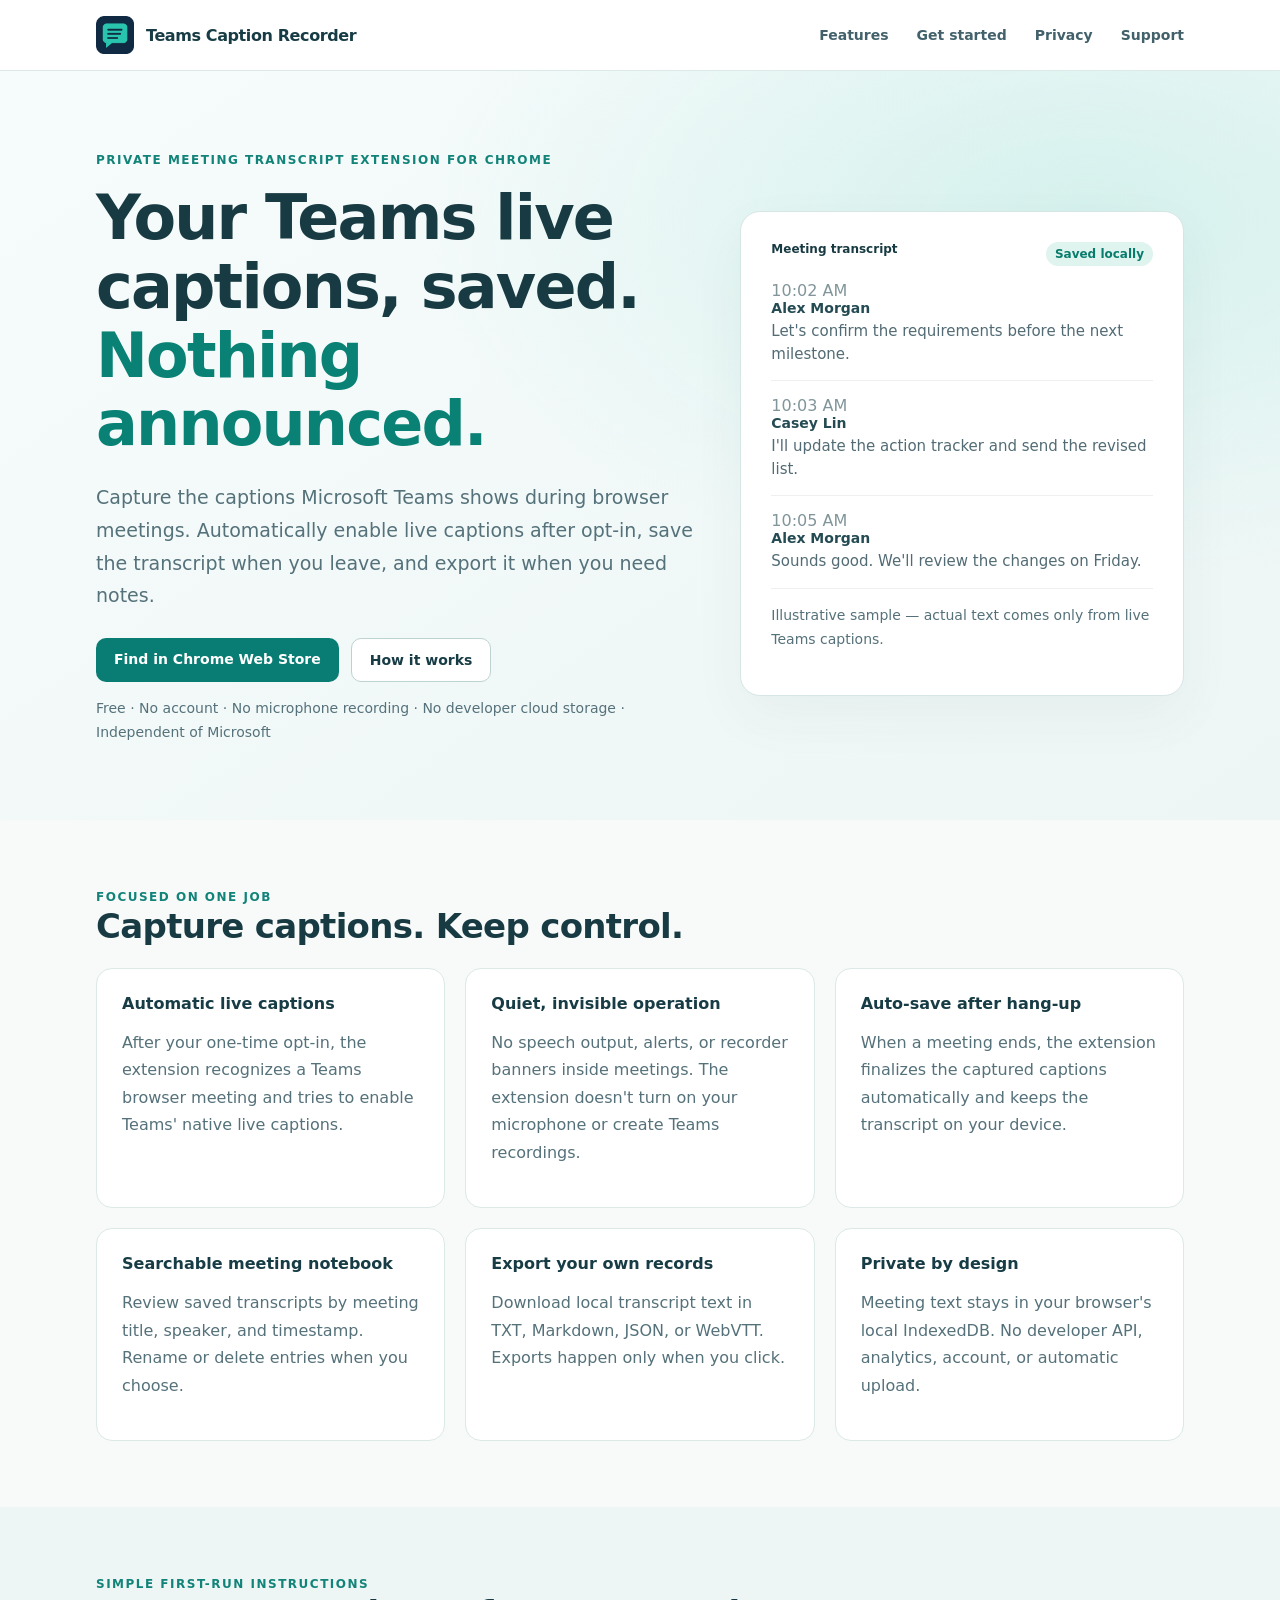
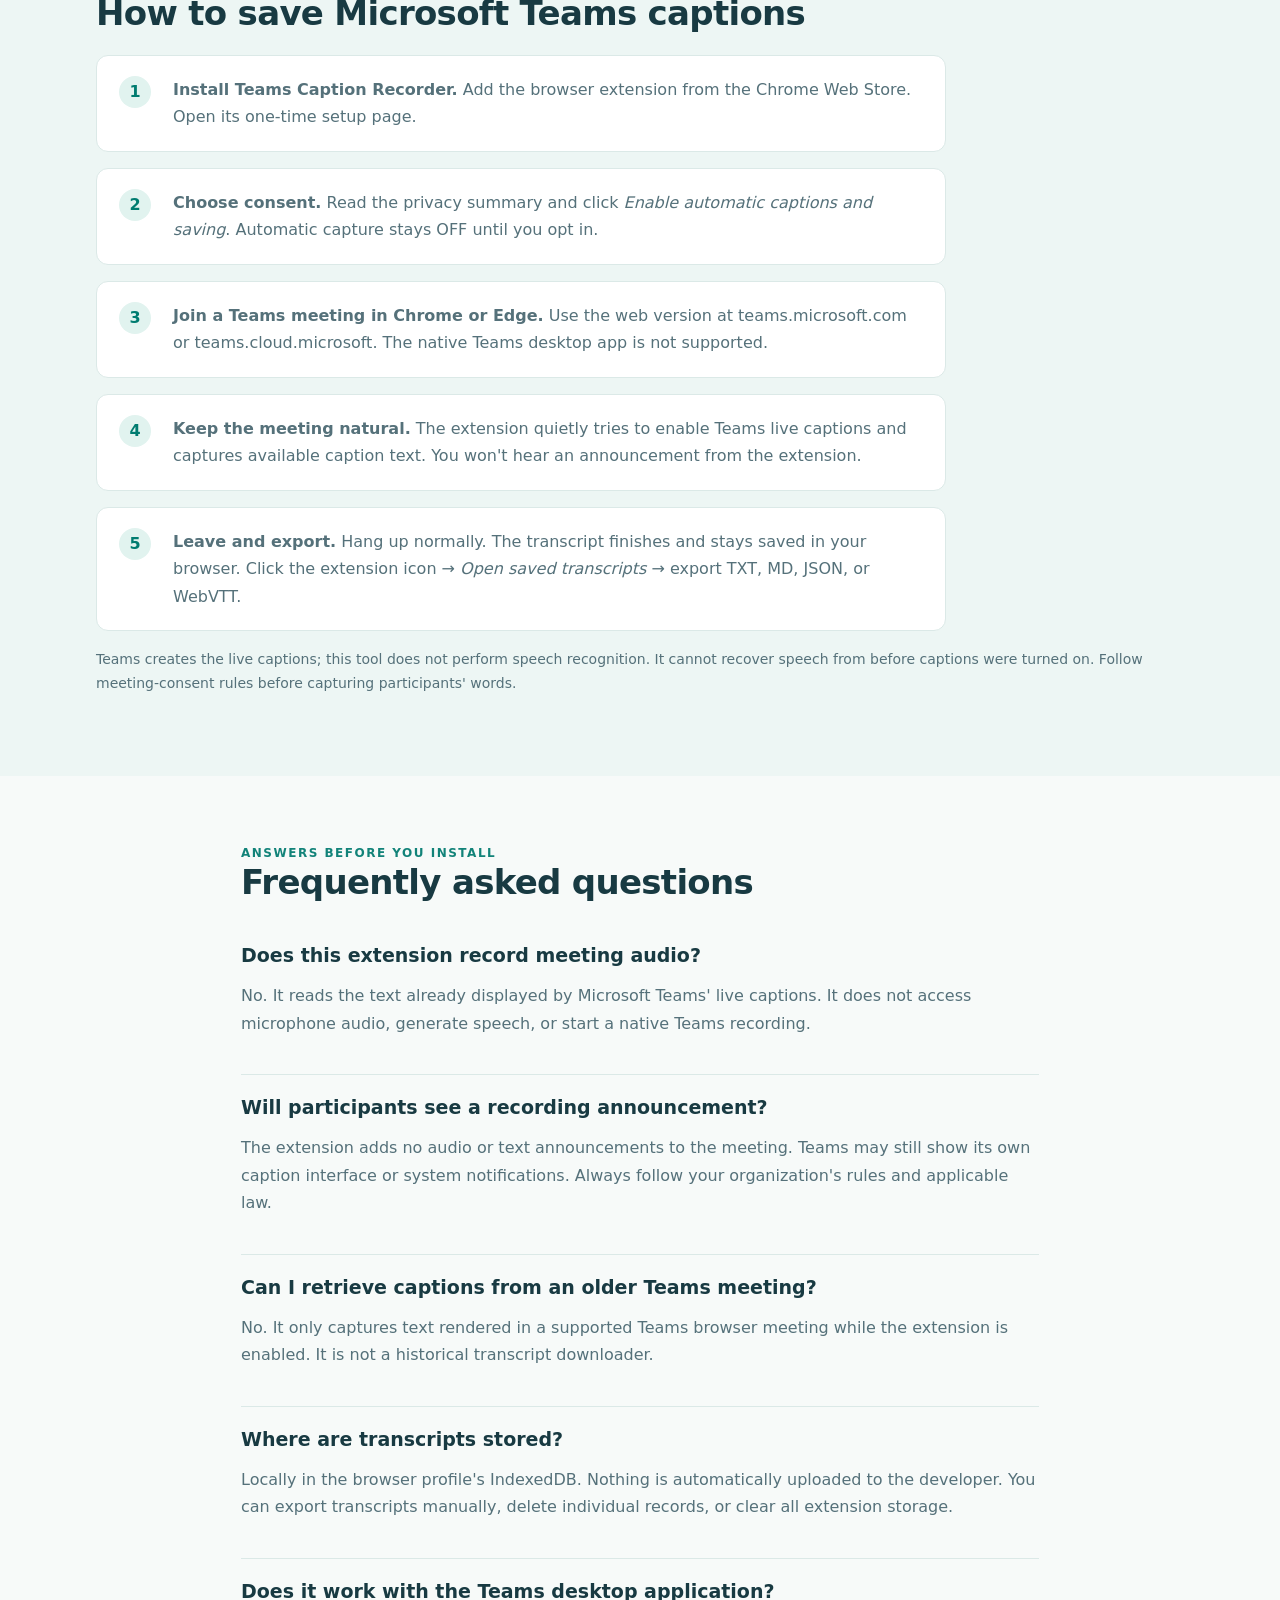
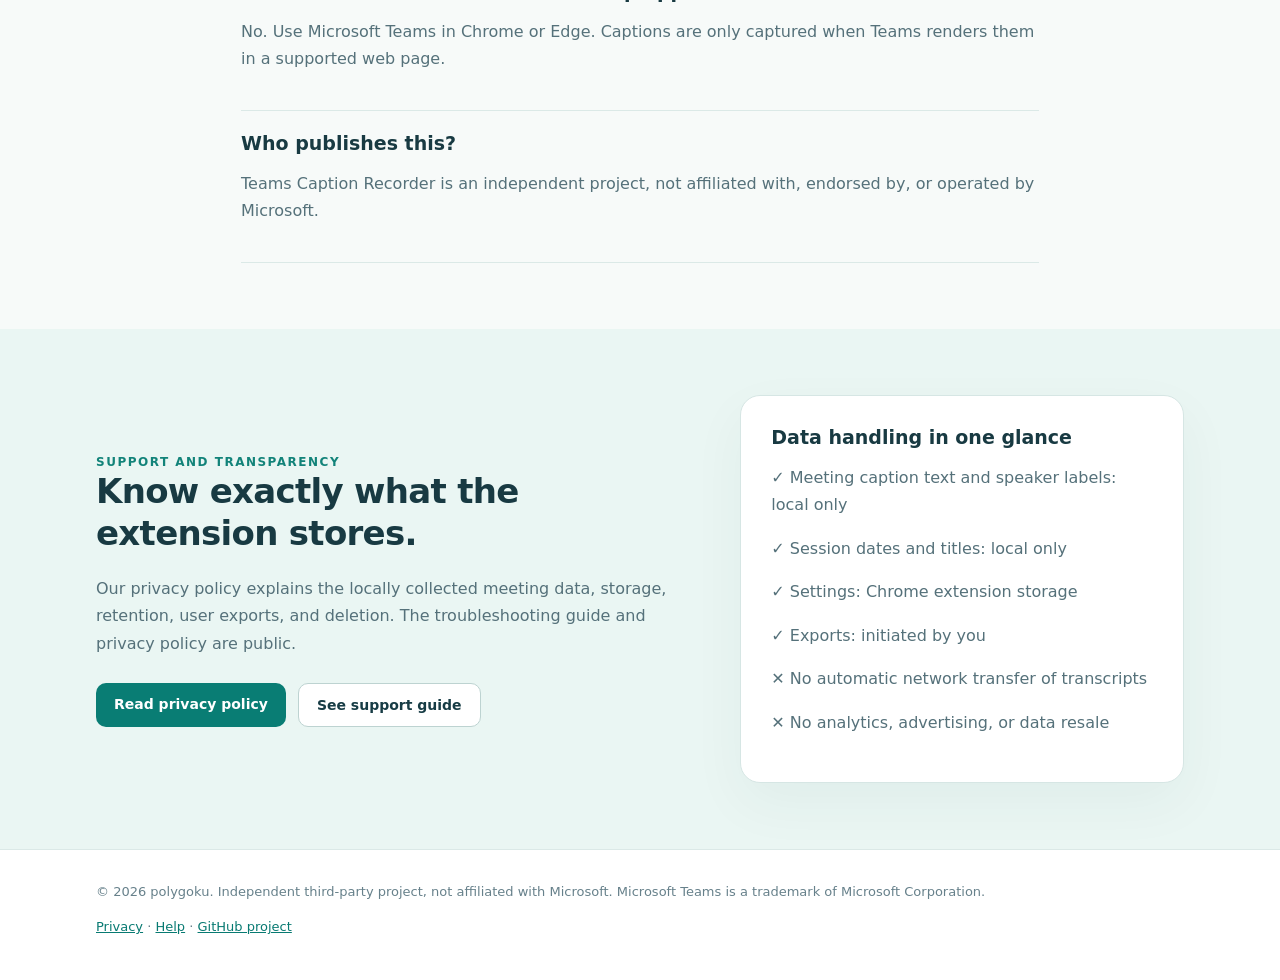
==== index.html @ d01c3d23 "Publish Chrome Web Store privacy, support, and SEO site" ====
<!doctype html>
<html lang="en">
<head>
<meta charset="utf-8"><meta name="viewport" content="width=device-width, initial-scale=1">
<title>Teams Caption Recorder — Save Microsoft Teams Live Captions Locally</title>
<meta name="description" content="Save Microsoft Teams live captions as private transcripts in Chrome. Automatic caption enablement, speaker labels, local storage, and TXT, Markdown, JSON, WebVTT exports.">
<meta name="robots" content="index,follow"><link rel="canonical" href="https://polygoku.github.io/teams-caption-recorder/">
<meta property="og:type" content="website"><meta property="og:title" content="Teams Caption Recorder — Your meeting captions, saved privately">
<meta property="og:description" content="A silent, independent Chrome extension for locally saving Microsoft Teams live captions with timestamps and speaker labels.">
<meta property="og:image" content="https://polygoku.github.io/teams-caption-recorder/assets/og.png">
<meta property="og:url" content="https://polygoku.github.io/teams-caption-recorder/">
<link rel="icon" type="image/png" href="assets/icon-128.png"><link rel="stylesheet" href="site.css">
<script type="application/ld+json">
{"@context":"https://schema.org","@type":"SoftwareApplication","name":"Teams Caption Recorder - Local Notes","applicationCategory":"ProductivityApplication","operatingSystem":"Google Chrome, Microsoft Edge","softwareVersion":"0.3.0","description":"A silent browser extension that saves Microsoft Teams web live captions locally as searchable transcripts, with speaker names and export formats.","offers":{"@type":"Offer","price":"0","priceCurrency":"USD"},"publisher":{"@type":"Person","name":"polygoku"},"url":"https://polygoku.github.io/teams-caption-recorder/","isAccessibleForFree":true}
</script>
</head>
<body>
<nav><div class="inner"><a class="brand" href="./"><img src="assets/icon-128.png" alt="" width="38" height="38">Teams Caption Recorder</a><div class="links"><a href="#features">Features</a><a href="#setup">Get started</a><a href="privacy.html">Privacy</a><a href="support.html">Support</a></div></div></nav>
<main>
<section class="hero"><div class="container split"><div>
<span class="eyebrow">Private meeting transcript extension for Chrome</span>
<h1>Your Teams live captions, saved. <span style="color:#098175">Nothing announced.</span></h1>
<p class="lead">Capture the captions Microsoft Teams shows during browser meetings. Automatically enable live captions after opt-in, save the transcript when you leave, and export it when you need notes.</p>
<div class="buttons"><a class="btn primary" href="https://chromewebstore.google.com/" id="chrome-web-store-link">Find in Chrome Web Store</a><a class="btn secondary" href="#setup">How it works</a></div>
<p class="muted">Free · No account · No microphone recording · No developer cloud storage · Independent of Microsoft</p>
</div>
<div class="panel" role="img" aria-label="Illustrative example of a transcript with two speakers and timestamps. This is example text, not a real meeting.">
<div class="mockstatus"><strong>Meeting transcript</strong><span class="pill">Saved locally</span></div>
<div class="message"><span class="timestamp">10:02 AM</span><div class="speaker">Alex Morgan</div><p>Let's confirm the requirements before the next milestone.</p></div>
<div class="message"><span class="timestamp">10:03 AM</span><div class="speaker">Casey Lin</div><p>I'll update the action tracker and send the revised list.</p></div>
<div class="message"><span class="timestamp">10:05 AM</span><div class="speaker">Alex Morgan</div><p>Sounds good. We'll review the changes on Friday.</p></div>
<p class="muted">Illustrative sample — actual text comes only from live Teams captions.</p>
</div></div></section>
<section id="features" class="section"><div class="container"><span class="eyebrow">Focused on one job</span><h2>Capture captions. Keep control.</h2>
<div class="cards">
<div class="card"><b>Automatic live captions</b><p>After your one-time opt-in, the extension recognizes a Teams browser meeting and tries to enable Teams' native live captions.</p></div>
<div class="card"><b>Quiet, invisible operation</b><p>No speech output, alerts, or recorder banners inside meetings. The extension doesn't turn on your microphone or create Teams recordings.</p></div>
<div class="card"><b>Auto-save after hang-up</b><p>When a meeting ends, the extension finalizes the captured captions automatically and keeps the transcript on your device.</p></div>
<div class="card"><b>Searchable meeting notebook</b><p>Review saved transcripts by meeting title, speaker, and timestamp. Rename or delete entries when you choose.</p></div>
<div class="card"><b>Export your own records</b><p>Download local transcript text in TXT, Markdown, JSON, or WebVTT. Exports happen only when you click.</p></div>
<div class="card"><b>Private by design</b><p>Meeting text stays in your browser's local IndexedDB. No developer API, analytics, account, or automatic upload.</p></div>
</div></div></section>
<section id="setup" class="section" style="background:#edf6f4"><div class="container"><span class="eyebrow">Simple first-run instructions</span><h2>How to save Microsoft Teams captions</h2>
<ol class="steps">
<li><strong>Install Teams Caption Recorder.</strong> Add the browser extension from the Chrome Web Store. Open its one-time setup page.</li>
<li><strong>Choose consent.</strong> Read the privacy summary and click <em>Enable automatic captions and saving</em>. Automatic capture stays OFF until you opt in.</li>
<li><strong>Join a Teams meeting in Chrome or Edge.</strong> Use the web version at teams.microsoft.com or teams.cloud.microsoft. The native Teams desktop app is not supported.</li>
<li><strong>Keep the meeting natural.</strong> The extension quietly tries to enable Teams live captions and captures available caption text. You won't hear an announcement from the extension.</li>
<li><strong>Leave and export.</strong> Hang up normally. The transcript finishes and stays saved in your browser. Click the extension icon → <em>Open saved transcripts</em> → export TXT, MD, JSON, or WebVTT.</li>
</ol><p class="muted">Teams creates the live captions; this tool does not perform speech recognition. It cannot recover speech from before captions were turned on. Follow meeting-consent rules before capturing participants' words.</p></div></section>
<section class="section"><div class="container faq"><span class="eyebrow">Answers before you install</span><h2>Frequently asked questions</h2>
<article><h3>Does this extension record meeting audio?</h3><p>No. It reads the text already displayed by Microsoft Teams' live captions. It does not access microphone audio, generate speech, or start a native Teams recording.</p></article>
<article><h3>Will participants see a recording announcement?</h3><p>The extension adds no audio or text announcements to the meeting. Teams may still show its own caption interface or system notifications. Always follow your organization's rules and applicable law.</p></article>
<article><h3>Can I retrieve captions from an older Teams meeting?</h3><p>No. It only captures text rendered in a supported Teams browser meeting while the extension is enabled. It is not a historical transcript downloader.</p></article>
<article><h3>Where are transcripts stored?</h3><p>Locally in the browser profile's IndexedDB. Nothing is automatically uploaded to the developer. You can export transcripts manually, delete individual records, or clear all extension storage.</p></article>
<article><h3>Does it work with the Teams desktop application?</h3><p>No. Use Microsoft Teams in Chrome or Edge. Captions are only captured when Teams renders them in a supported web page.</p></article>
<article><h3>Who publishes this?</h3><p>Teams Caption Recorder is an independent project, not affiliated with, endorsed by, or operated by Microsoft.</p></article>
</div></section>
<section class="section" style="background:#eaf6f3"><div class="container split"><div><span class="eyebrow">Support and transparency</span><h2>Know exactly what the extension stores.</h2><p>Our privacy policy explains the locally collected meeting data, storage, retention, user exports, and deletion. The troubleshooting guide and privacy policy are public.</p><div class="buttons"><a class="btn primary" href="privacy.html">Read privacy policy</a><a class="btn secondary" href="support.html">See support guide</a></div></div><div class="panel"><h3>Data handling in one glance</h3><p>✓ Meeting caption text and speaker labels: local only</p><p>✓ Session dates and titles: local only</p><p>✓ Settings: Chrome extension storage</p><p>✓ Exports: initiated by you</p><p>✕ No automatic network transfer of transcripts</p><p>✕ No analytics, advertising, or data resale</p></div></div></section>
</main>
<footer><div class="container"><span>© 2026 polygoku. Independent third-party project, not affiliated with Microsoft. Microsoft Teams is a trademark of Microsoft Corporation.</span><span><a href="privacy.html">Privacy</a> · <a href="support.html">Help</a> · <a href="https://github.com/polygoku/teams-caption-recorder">GitHub project</a></span></div></footer>
</body></html>
---- site.css ----
:root{font-family:Inter,"Segoe UI",system-ui,-apple-system,sans-serif;color:#183a42;background:#f7faf9;--ink:#173c45;--muted:#55717a;--teal:#087a72;--line:#dbe9e7}
*{box-sizing:border-box}html{scroll-behavior:smooth}body{margin:0}a{color:var(--teal)}nav{border-bottom:1px solid var(--line);background:#fff}nav .inner{max-width:1140px;margin:auto;display:flex;justify-content:space-between;align-items:center;padding:16px 26px;gap:16px}.brand{display:flex;align-items:center;gap:12px;text-decoration:none;color:var(--ink);font-weight:800;letter-spacing:-.4px}.brand img{width:38px;height:38px}.links{display:flex;gap:28px}.links a{color:#42616b;text-decoration:none;font-weight:600;font-size:14px}.links a:hover{text-decoration:underline}.container{max-width:1140px;margin:auto;padding:0 26px}.hero{padding:78px 0 62px;background:radial-gradient(ellipse at 85% 20%,#d5f1ed 0,transparent 43%),linear-gradient(145deg,#f6fcfb,#edf6f5)}.split{display:grid;grid-template-columns:1.15fr .85fr;align-items:center;gap:44px}.eyebrow{font-size:12px;text-transform:uppercase;letter-spacing:1.5px;font-weight:800;color:#128379}h1{font-size:clamp(37px,5vw,62px);line-height:1.11;letter-spacing:-1.8px;margin:16px 0 22px;max-width:750px}h2{font-size:clamp(26px,3vw,34px);line-height:1.25;letter-spacing:-.7px;margin:0 0 20px}h3{font-size:19px;margin:0 0 8px}p,li{line-height:1.72;color:var(--muted)}.lead{font-size:19px;max-width:660px}.buttons{display:flex;gap:12px;margin-top:26px;flex-wrap:wrap}.btn{display:inline-flex;padding:13px 18px;border-radius:10px;text-decoration:none;font-weight:700;font-size:14px}.primary{background:#097d74;color:white}.secondary{border:1px solid #bdd3d1;color:var(--ink);background:white}.panel{background:white;border:1px solid #d6e6e4;border-radius:20px;padding:30px;box-shadow:0 20px 55px #1548420c}.mockstatus{display:flex;justify-content:space-between;font-size:12px}.pill{border-radius:40px;padding:5px 9px;background:#e0f4ef;color:#087c6c;font-weight:700}.timestamp{color:#81959a;font-variant-numeric:tabular-nums}.message{padding:15px 0;border-bottom:1px solid #edf0ef}.message:last-child{border:0}.speaker{font-weight:800;color:#244b53;font-size:14px}.message p{margin:4px 0 0;color:#526b74;font-size:15px;line-height:1.5}.section{padding:66px 0}.cards{display:grid;grid-template-columns:repeat(3,minmax(0,1fr));gap:20px}.card{background:white;padding:25px;border:1px solid var(--line);border-radius:16px}.card b{display:block;color:var(--ink);margin-bottom:8px}.steps{counter-reset:how;list-style:none;padding:0;display:grid;gap:16px;max-width:850px}.steps li{counter-increment:how;position:relative;padding:20px 20px 20px 76px;border:1px solid var(--line);background:white;border-radius:12px}.steps li::before{content:counter(how);position:absolute;left:22px;top:20px;display:grid;place-items:center;width:32px;height:32px;border-radius:50%;background:#e1f3ef;color:#007c70;font-weight:800}.muted{font-size:14px}.faq{max-width:850px}.faq article{padding:21px 0;border-bottom:1px solid var(--line)}footer{border-top:1px solid var(--line);padding:34px 0 46px;background:white;color:#67818b;font-size:13px}footer .container{display:flex;justify-content:space-between;gap:20px;flex-wrap:wrap}.plain{max-width:900px;padding-top:48px;padding-bottom:70px}.plain h1{font-size:45px}.plain h2{margin-top:34px;font-size:24px}.plain h3{margin-top:26px}.notice{background:#eef8f6;border-left:3px solid #21978a;padding:16px 21px;border-radius:6px}.notice p{margin:0}.screenshot{width:100%;max-width:100%;border-radius:14px;border:1px solid var(--line);box-shadow:0 24px 55px #0c38331b}
@media(max-width:820px){.split,.cards{grid-template-columns:1fr}.hero{padding:52px 0 38px}.links{gap:12px;flex-wrap:wrap}.container{padding:0 20px}.section{padding:46px 0}.panel{max-width:560px}}
@media(max-width:480px){.links{font-size:12px}.brand{font-size:14px}.links a{font-size:12px}h1{letter-spacing:-.8px}.panel{padding:18px}}
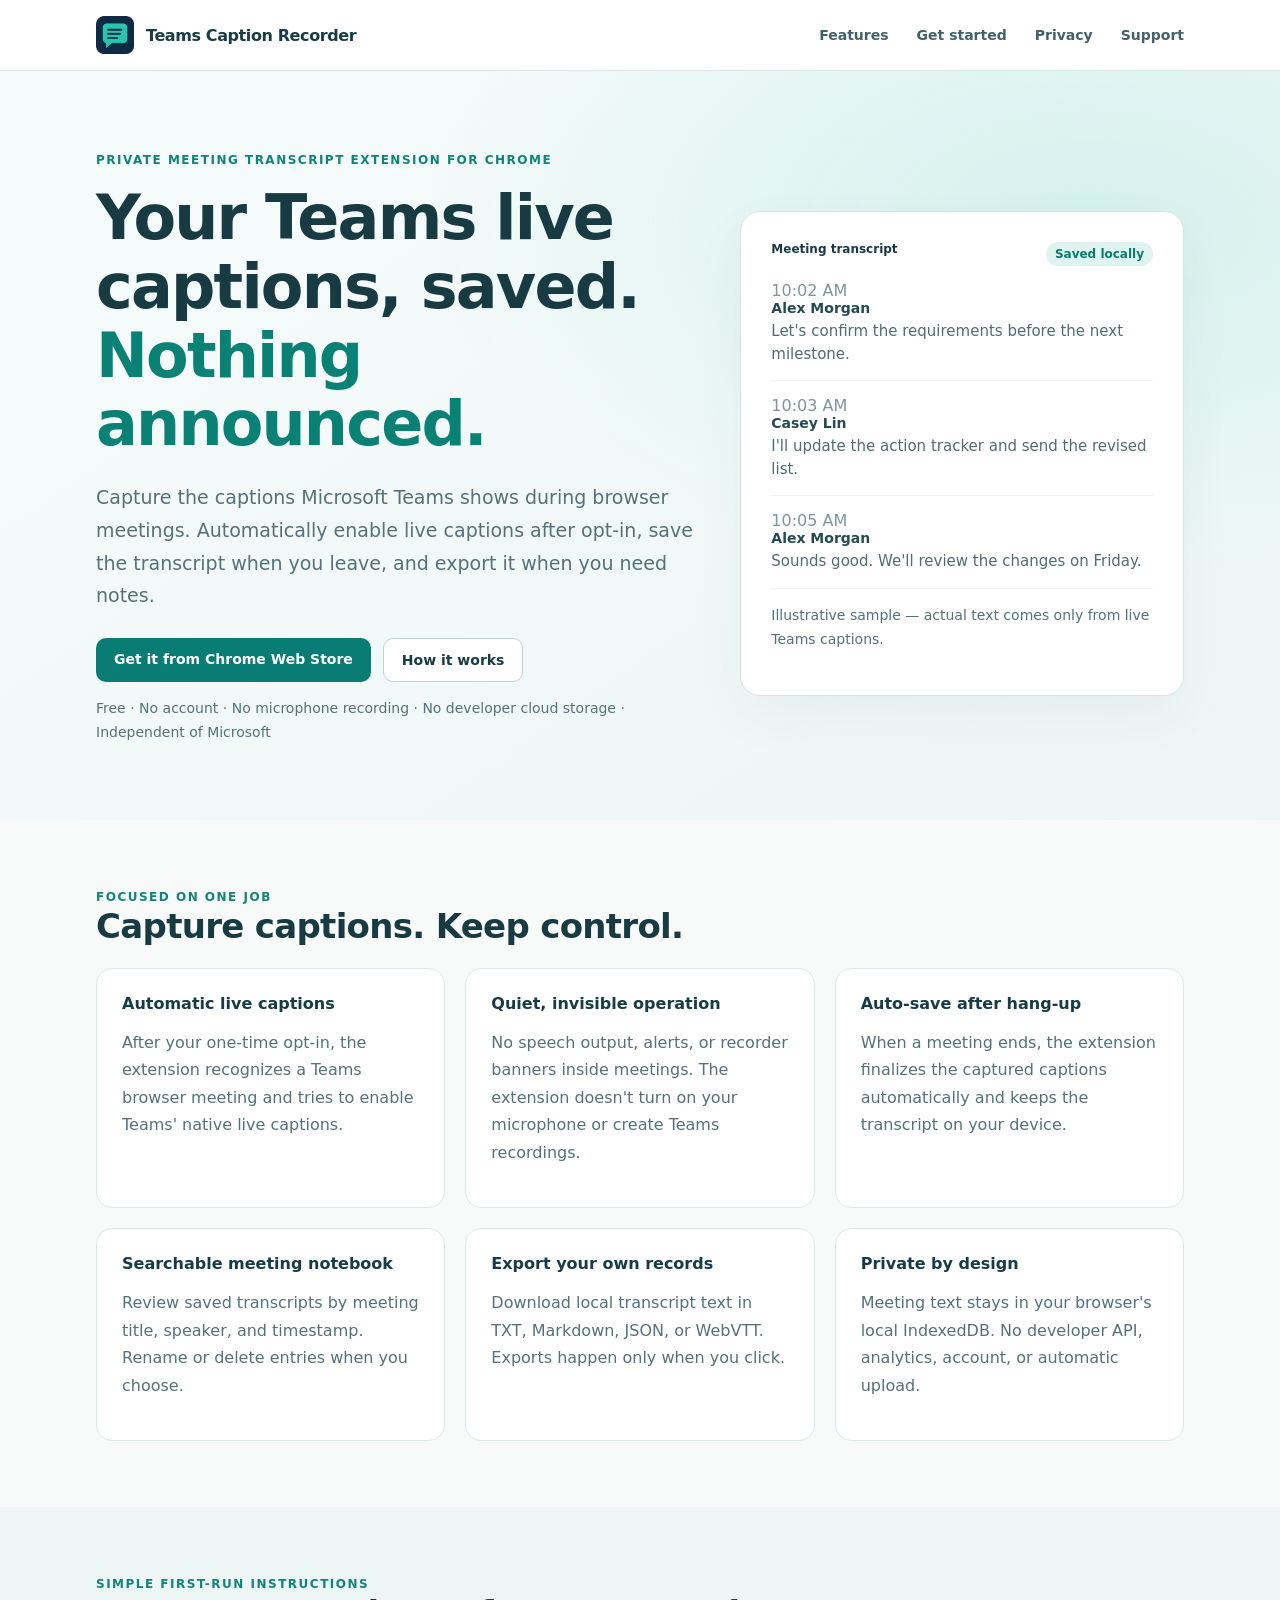
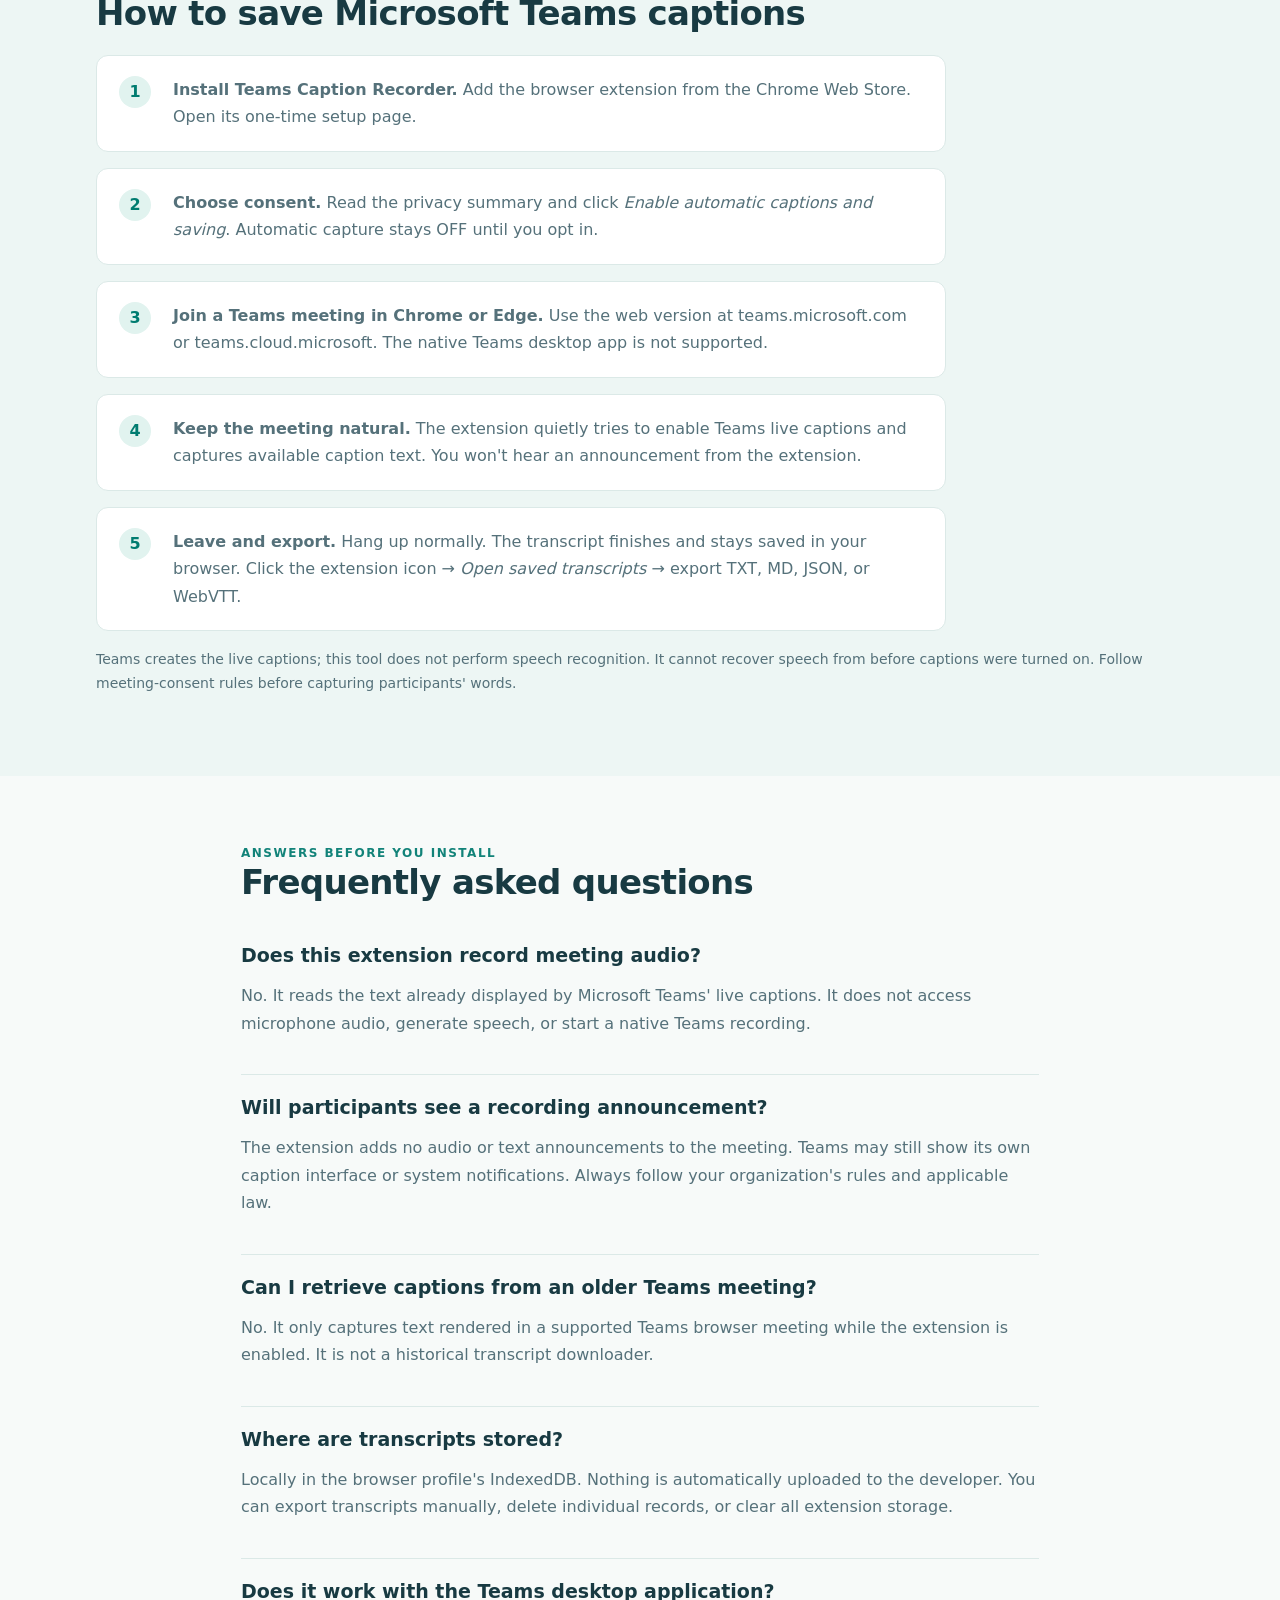
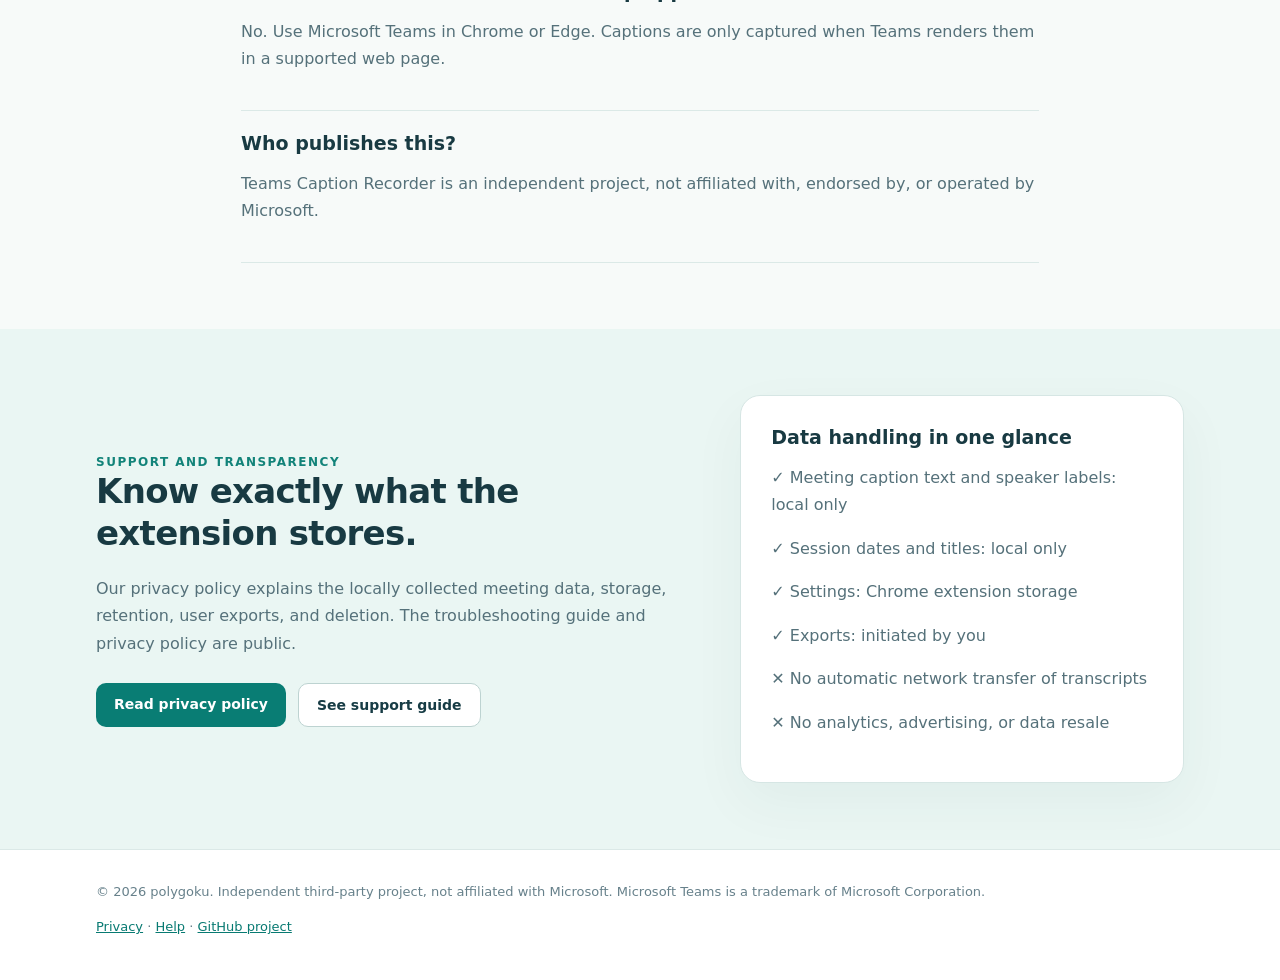
==== commit 3270c6c6: "Link Chrome Web Store item and align public site with v0.3.1" ====
--- a/index.html
+++ b/index.html
@@ -11,7 +11,7 @@
 <meta property="og:url" content="https://polygoku.github.io/teams-caption-recorder/">
 <link rel="icon" type="image/png" href="assets/icon-128.png"><link rel="stylesheet" href="site.css">
 <script type="application/ld+json">
-{"@context":"https://schema.org","@type":"SoftwareApplication","name":"Teams Caption Recorder - Local Notes","applicationCategory":"ProductivityApplication","operatingSystem":"Google Chrome, Microsoft Edge","softwareVersion":"0.3.0","description":"A silent browser extension that saves Microsoft Teams web live captions locally as searchable transcripts, with speaker names and export formats.","offers":{"@type":"Offer","price":"0","priceCurrency":"USD"},"publisher":{"@type":"Person","name":"polygoku"},"url":"https://polygoku.github.io/teams-caption-recorder/","isAccessibleForFree":true}
+{"@context":"https://schema.org","@type":"SoftwareApplication","name":"Teams Caption Recorder - Local Notes","applicationCategory":"ProductivityApplication","operatingSystem":"Google Chrome, Microsoft Edge","softwareVersion":"0.3.1","description":"A silent browser extension that saves Microsoft Teams web live captions locally as searchable transcripts, with speaker names and export formats.","offers":{"@type":"Offer","price":"0","priceCurrency":"USD"},"publisher":{"@type":"Person","name":"polygoku"},"url":"https://polygoku.github.io/teams-caption-recorder/","isAccessibleForFree":true}
 </script>
 </head>
 <body>
@@ -21,7 +21,7 @@
 <span class="eyebrow">Private meeting transcript extension for Chrome</span>
 <h1>Your Teams live captions, saved. <span style="color:#098175">Nothing announced.</span></h1>
 <p class="lead">Capture the captions Microsoft Teams shows during browser meetings. Automatically enable live captions after opt-in, save the transcript when you leave, and export it when you need notes.</p>
-<div class="buttons"><a class="btn primary" href="https://chromewebstore.google.com/" id="chrome-web-store-link">Find in Chrome Web Store</a><a class="btn secondary" href="#setup">How it works</a></div>
+<div class="buttons"><a class="btn primary" href="https://chromewebstore.google.com/detail/gcnlnfbklpkikbkdkeofapngakipnnfc" id="chrome-web-store-link">Get it from Chrome Web Store</a><a class="btn secondary" href="#setup">How it works</a></div>
 <p class="muted">Free · No account · No microphone recording · No developer cloud storage · Independent of Microsoft</p>
 </div>
 <div class="panel" role="img" aria-label="Illustrative example of a transcript with two speakers and timestamps. This is example text, not a real meeting.">
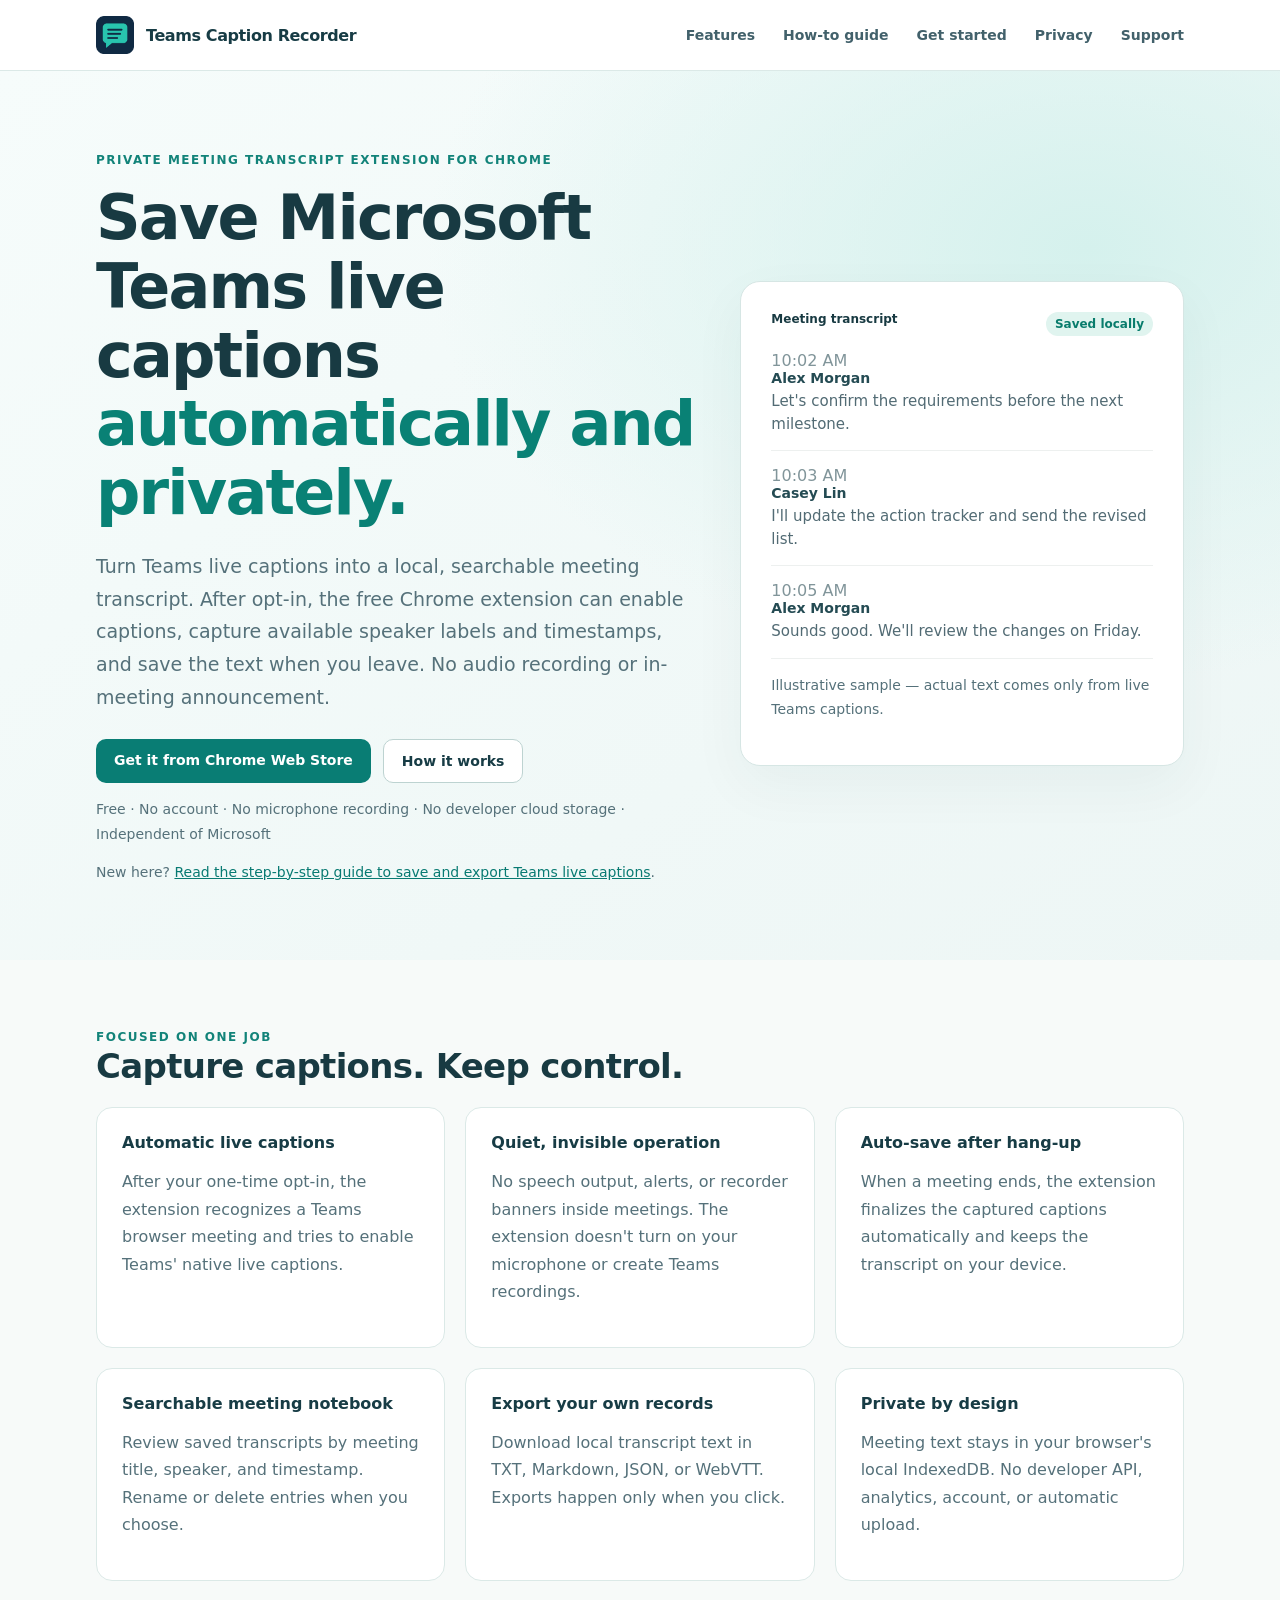
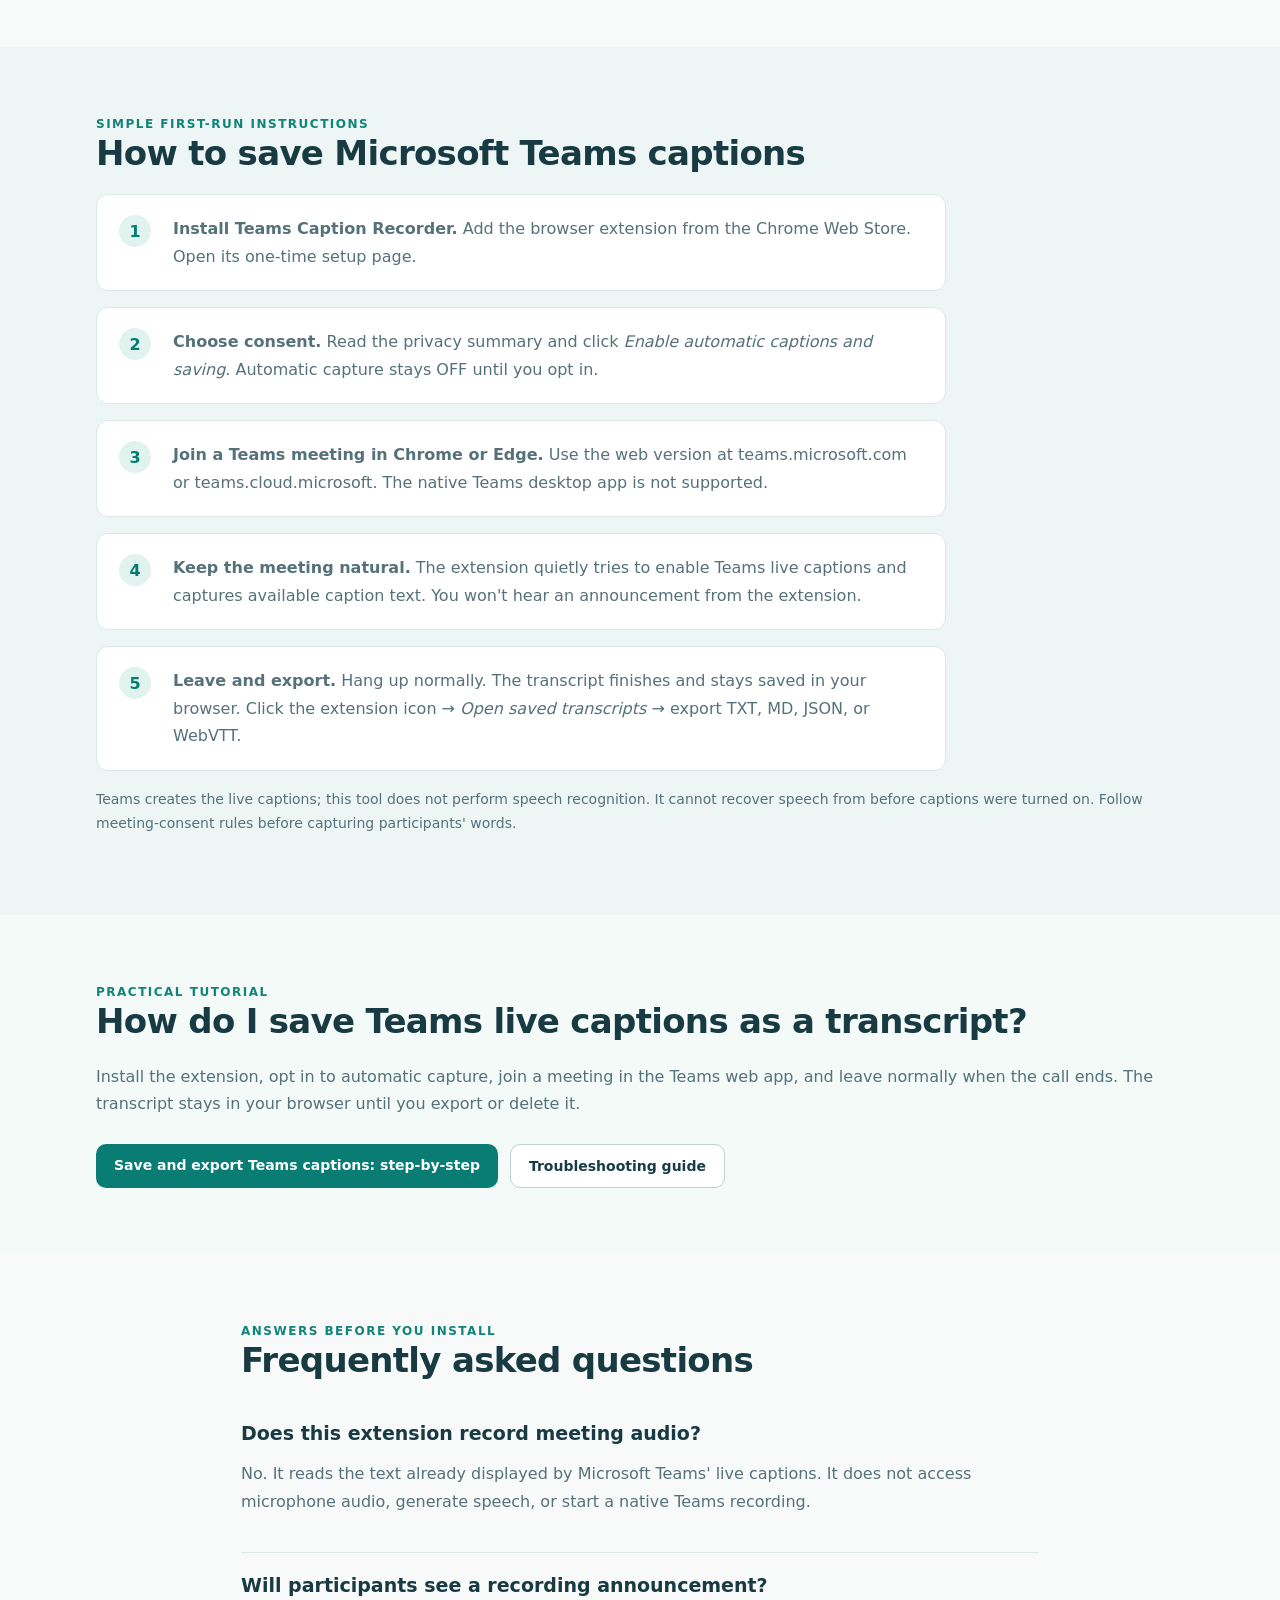
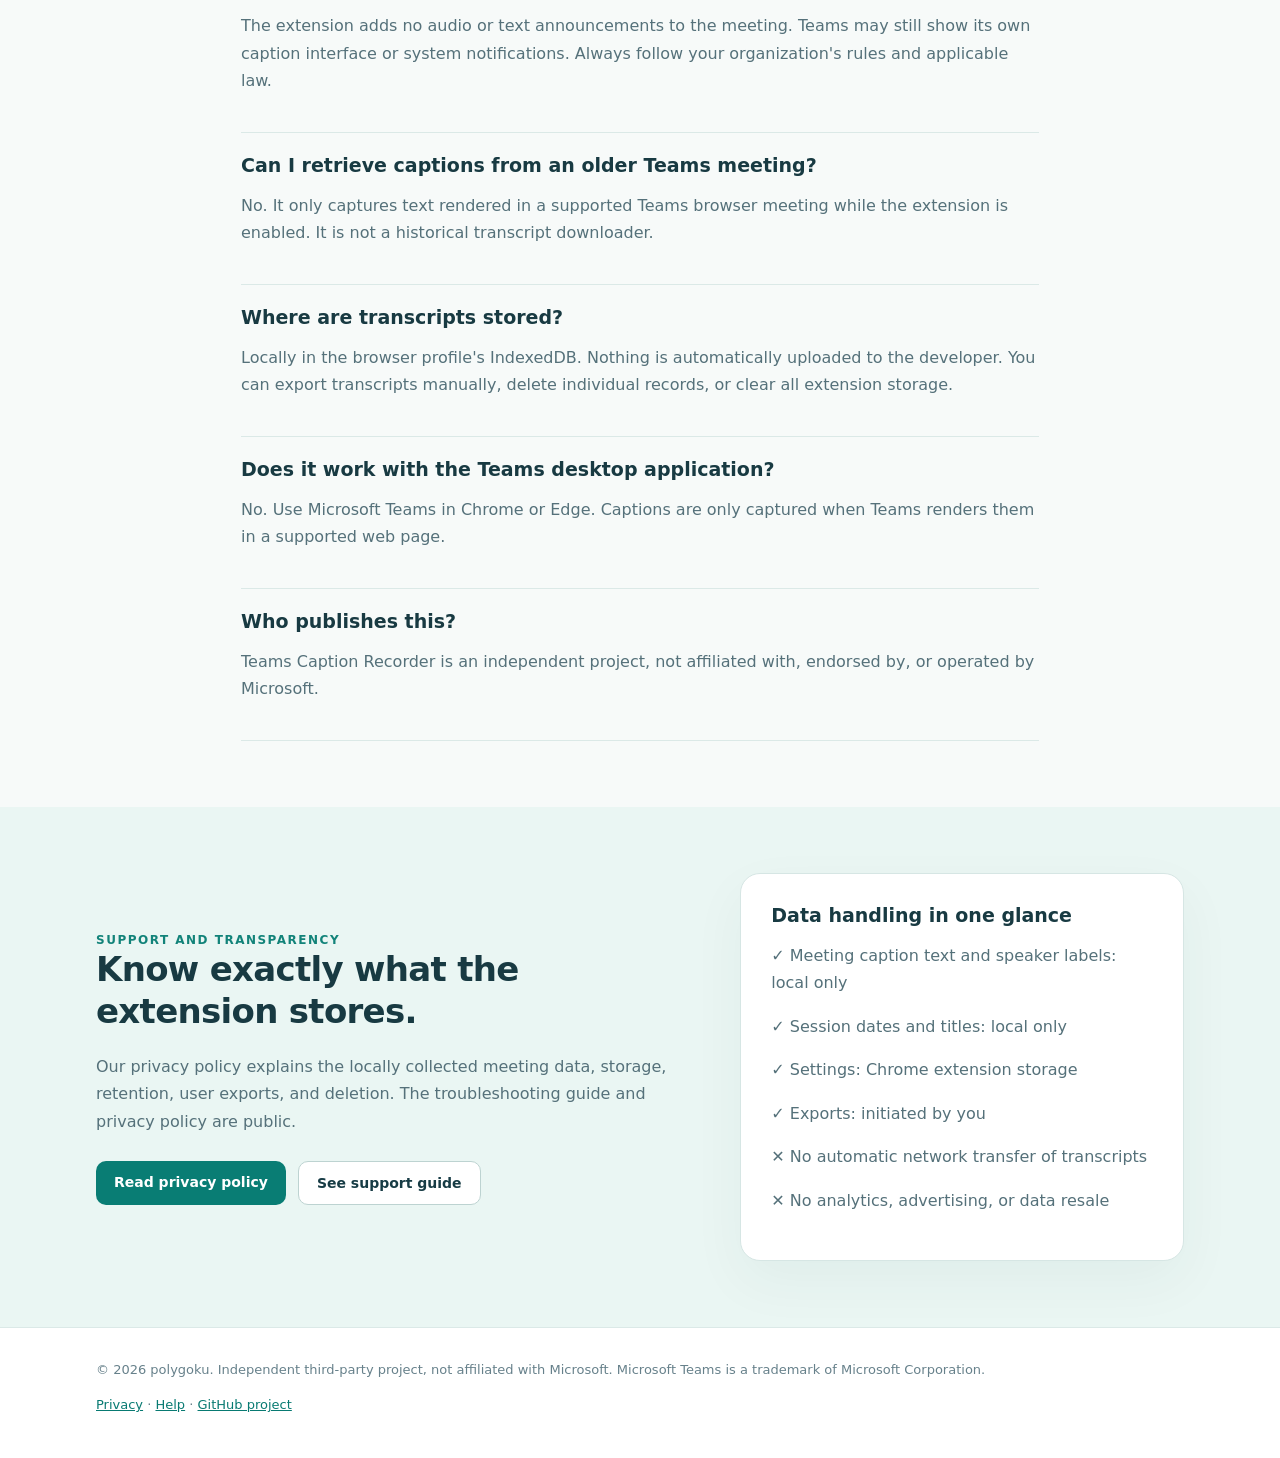
==== commit 3c8a1bf6: "Improve homepage SEO, keyword clarity, install CTA, and structured data" ====
--- a/index.html
+++ b/index.html
@@ -2,27 +2,28 @@
 <html lang="en">
 <head>
 <meta charset="utf-8"><meta name="viewport" content="width=device-width, initial-scale=1">
-<title>Teams Caption Recorder — Save Microsoft Teams Live Captions Locally</title>
-<meta name="description" content="Save Microsoft Teams live captions as private transcripts in Chrome. Automatic caption enablement, speaker labels, local storage, and TXT, Markdown, JSON, WebVTT exports.">
+<title>Save Microsoft Teams Live Captions to Text | Teams Caption Recorder</title>
+<meta name="description" content="Save Microsoft Teams live captions as local text transcripts. Automatically enable captions after opt-in, preserve speaker labels when shown, and export TXT or Markdown.">
 <meta name="robots" content="index,follow"><link rel="canonical" href="https://polygoku.github.io/teams-caption-recorder/">
-<meta property="og:type" content="website"><meta property="og:title" content="Teams Caption Recorder — Your meeting captions, saved privately">
-<meta property="og:description" content="A silent, independent Chrome extension for locally saving Microsoft Teams live captions with timestamps and speaker labels.">
+<meta property="og:type" content="website"><meta property="og:title" content="Save Teams Live Captions as Private Transcripts | Teams Caption Recorder">
+<meta property="og:description" content="Free Chrome extension to save Microsoft Teams live captions locally, with automatic caption activation, timestamps and transcript exports.">
 <meta property="og:image" content="https://polygoku.github.io/teams-caption-recorder/assets/og.png">
 <meta property="og:url" content="https://polygoku.github.io/teams-caption-recorder/">
 <link rel="icon" type="image/png" href="assets/icon-128.png"><link rel="stylesheet" href="site.css">
 <script type="application/ld+json">
-{"@context":"https://schema.org","@type":"SoftwareApplication","name":"Teams Caption Recorder - Local Notes","applicationCategory":"ProductivityApplication","operatingSystem":"Google Chrome, Microsoft Edge","softwareVersion":"0.3.1","description":"A silent browser extension that saves Microsoft Teams web live captions locally as searchable transcripts, with speaker names and export formats.","offers":{"@type":"Offer","price":"0","priceCurrency":"USD"},"publisher":{"@type":"Person","name":"polygoku"},"url":"https://polygoku.github.io/teams-caption-recorder/","isAccessibleForFree":true}
+{"@context":"https://schema.org","@type":"SoftwareApplication","name":"Teams Caption Recorder - Local Notes","applicationCategory":"ProductivityApplication","operatingSystem":"Google Chrome, Microsoft Edge","softwareVersion":"0.3.1","description":"Save Microsoft Teams live captions locally as searchable text transcripts, with optional automatic caption activation, speaker labels when displayed, and TXT, Markdown, JSON, or WebVTT export.","offers":{"@type":"Offer","price":"0","priceCurrency":"USD"},"publisher":{"@type":"Person","name":"polygoku"},"url":"https://polygoku.github.io/teams-caption-recorder/","isAccessibleForFree":true,"installUrl":"https://chromewebstore.google.com/detail/gcnlnfbklpkikbkdkeofapngakipnnfc","softwareHelp":"https://polygoku.github.io/teams-caption-recorder/support.html","inLanguage":"en-US","browserRequirements":"Google Chrome or a compatible Chromium browser"}
 </script>
 </head>
 <body>
-<nav><div class="inner"><a class="brand" href="./"><img src="assets/icon-128.png" alt="" width="38" height="38">Teams Caption Recorder</a><div class="links"><a href="#features">Features</a><a href="#setup">Get started</a><a href="privacy.html">Privacy</a><a href="support.html">Support</a></div></div></nav>
+<nav><div class="inner"><a class="brand" href="./"><img src="assets/icon-128.png" alt="" width="38" height="38">Teams Caption Recorder</a><div class="links"><a href="#features">Features</a><a href="save-teams-captions.html">How-to guide</a><a href="#setup">Get started</a><a href="privacy.html">Privacy</a><a href="support.html">Support</a></div></div></nav>
 <main>
 <section class="hero"><div class="container split"><div>
 <span class="eyebrow">Private meeting transcript extension for Chrome</span>
-<h1>Your Teams live captions, saved. <span style="color:#098175">Nothing announced.</span></h1>
-<p class="lead">Capture the captions Microsoft Teams shows during browser meetings. Automatically enable live captions after opt-in, save the transcript when you leave, and export it when you need notes.</p>
+<h1>Save Microsoft Teams live captions <span style="color:#098175">automatically and privately.</span></h1>
+<p class="lead">Turn Teams live captions into a local, searchable meeting transcript. After opt-in, the free Chrome extension can enable captions, capture available speaker labels and timestamps, and save the text when you leave. No audio recording or in-meeting announcement.</p>
 <div class="buttons"><a class="btn primary" href="https://chromewebstore.google.com/detail/gcnlnfbklpkikbkdkeofapngakipnnfc" id="chrome-web-store-link">Get it from Chrome Web Store</a><a class="btn secondary" href="#setup">How it works</a></div>
 <p class="muted">Free · No account · No microphone recording · No developer cloud storage · Independent of Microsoft</p>
+<p class="muted">New here? <a href="save-teams-captions.html">Read the step-by-step guide to save and export Teams live captions</a>.</p>
 </div>
 <div class="panel" role="img" aria-label="Illustrative example of a transcript with two speakers and timestamps. This is example text, not a real meeting.">
 <div class="mockstatus"><strong>Meeting transcript</strong><span class="pill">Saved locally</span></div>
@@ -48,6 +49,7 @@
 <li><strong>Keep the meeting natural.</strong> The extension quietly tries to enable Teams live captions and captures available caption text. You won't hear an announcement from the extension.</li>
 <li><strong>Leave and export.</strong> Hang up normally. The transcript finishes and stays saved in your browser. Click the extension icon → <em>Open saved transcripts</em> → export TXT, MD, JSON, or WebVTT.</li>
 </ol><p class="muted">Teams creates the live captions; this tool does not perform speech recognition. It cannot recover speech from before captions were turned on. Follow meeting-consent rules before capturing participants' words.</p></div></section>
+<section class="section" style="background:#f3faf8"><div class="container"><span class="eyebrow">Practical tutorial</span><h2>How do I save Teams live captions as a transcript?</h2><p>Install the extension, opt in to automatic capture, join a meeting in the Teams web app, and leave normally when the call ends. The transcript stays in your browser until you export or delete it.</p><div class="buttons"><a class="btn primary" href="save-teams-captions.html">Save and export Teams captions: step-by-step</a><a class="btn secondary" href="support.html">Troubleshooting guide</a></div></div></section>
 <section class="section"><div class="container faq"><span class="eyebrow">Answers before you install</span><h2>Frequently asked questions</h2>
 <article><h3>Does this extension record meeting audio?</h3><p>No. It reads the text already displayed by Microsoft Teams' live captions. It does not access microphone audio, generate speech, or start a native Teams recording.</p></article>
 <article><h3>Will participants see a recording announcement?</h3><p>The extension adds no audio or text announcements to the meeting. Teams may still show its own caption interface or system notifications. Always follow your organization's rules and applicable law.</p></article>
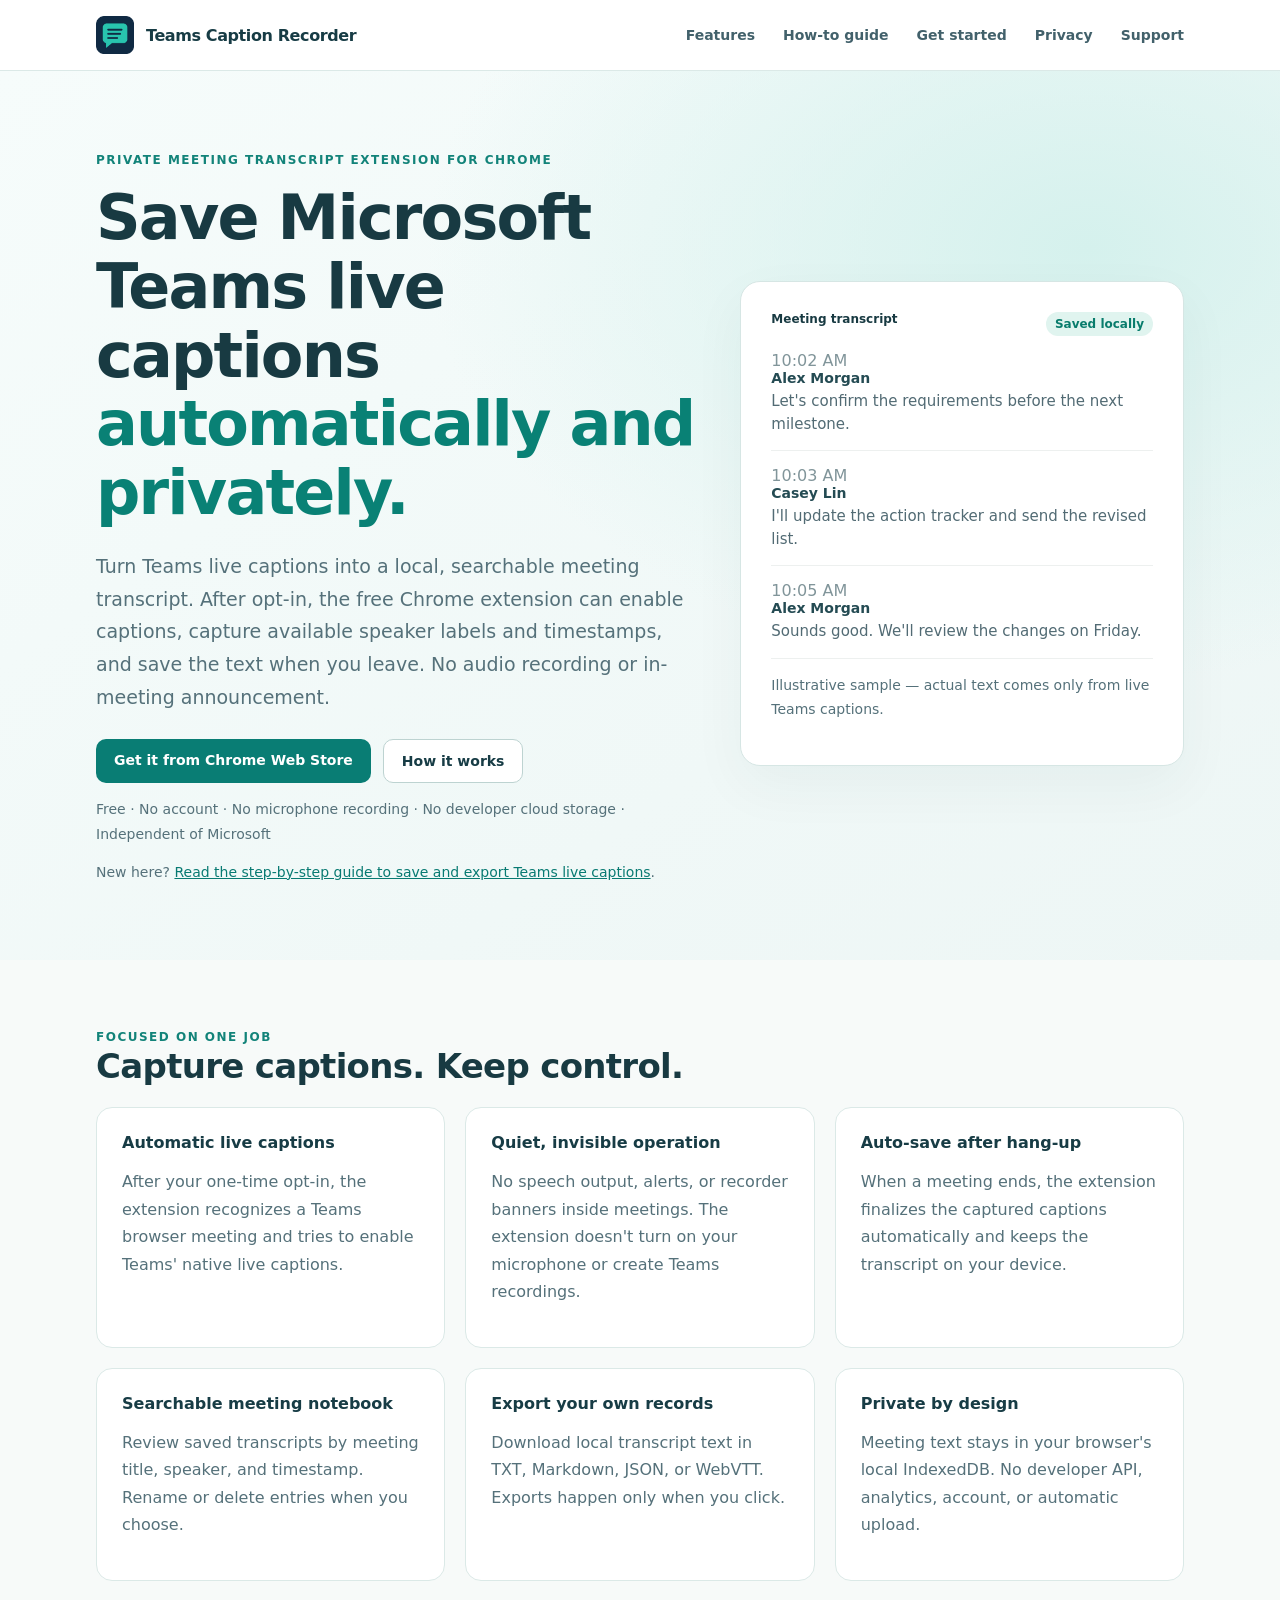
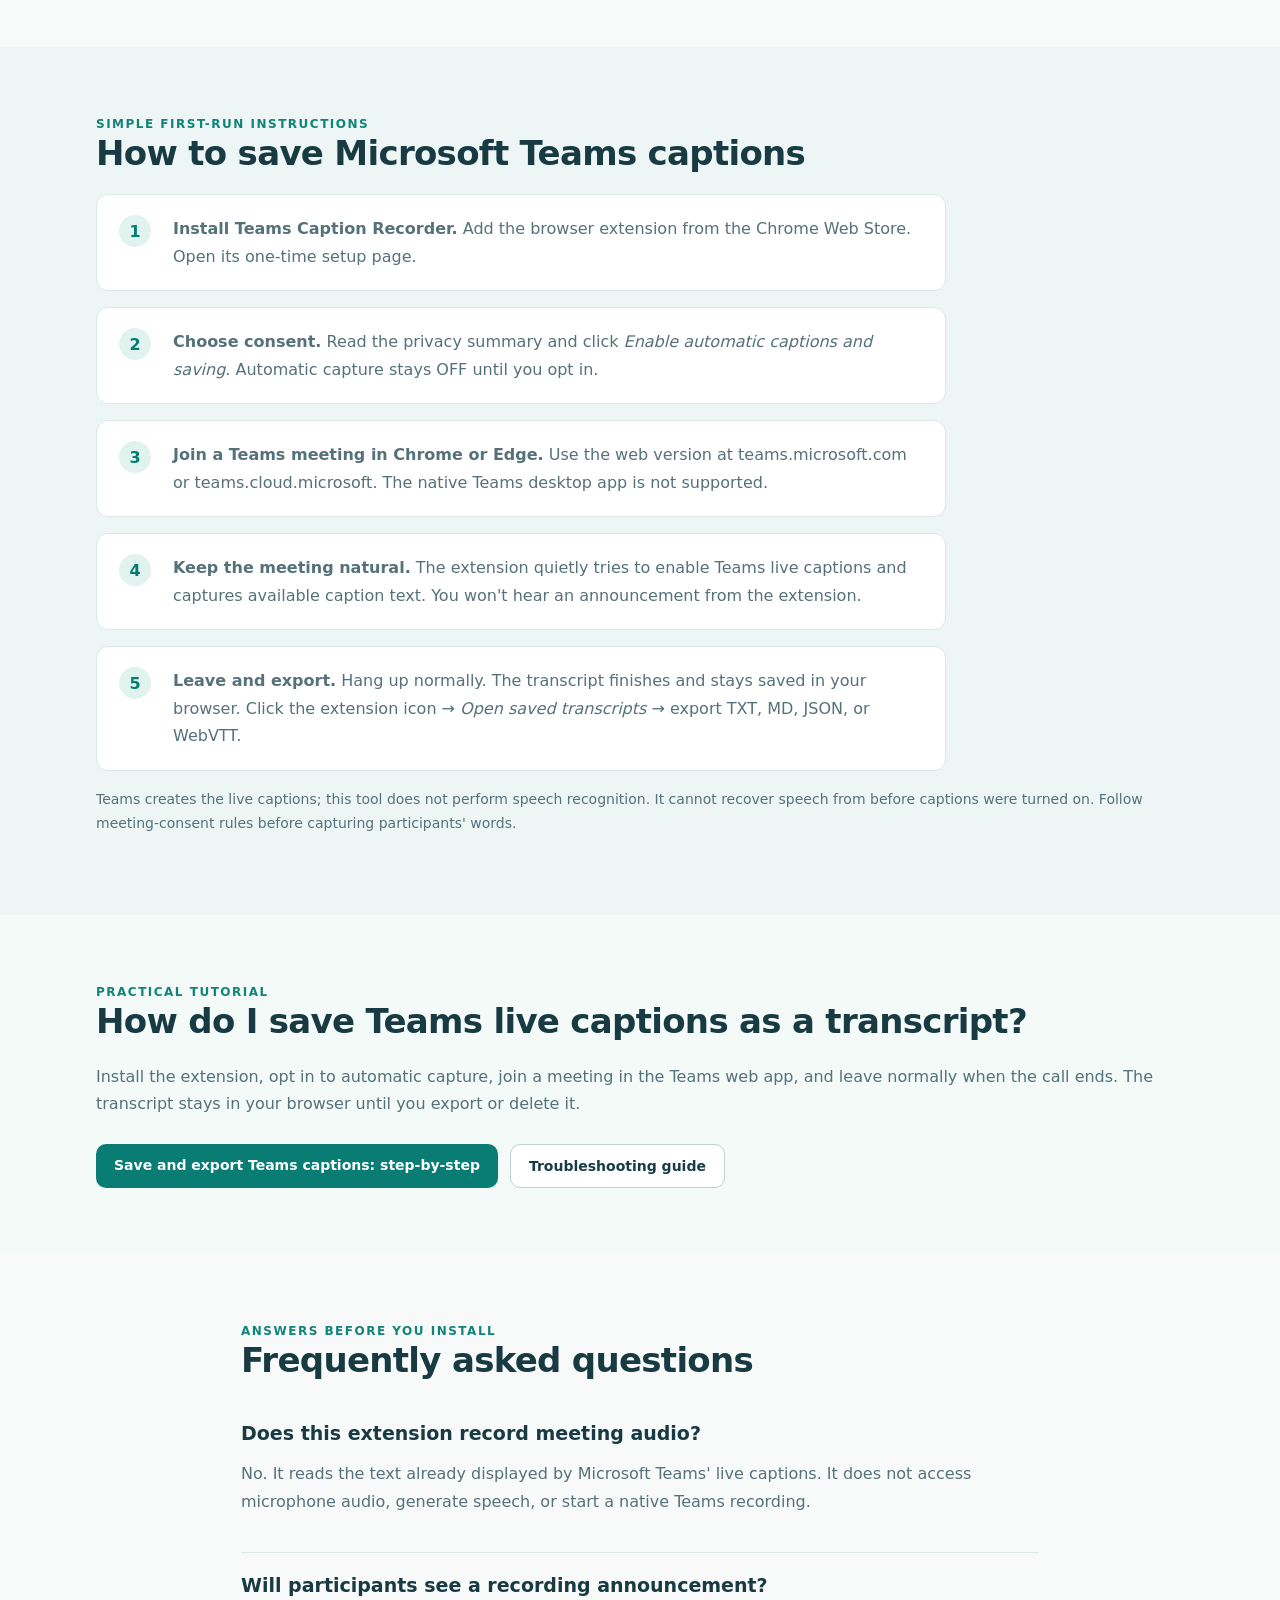
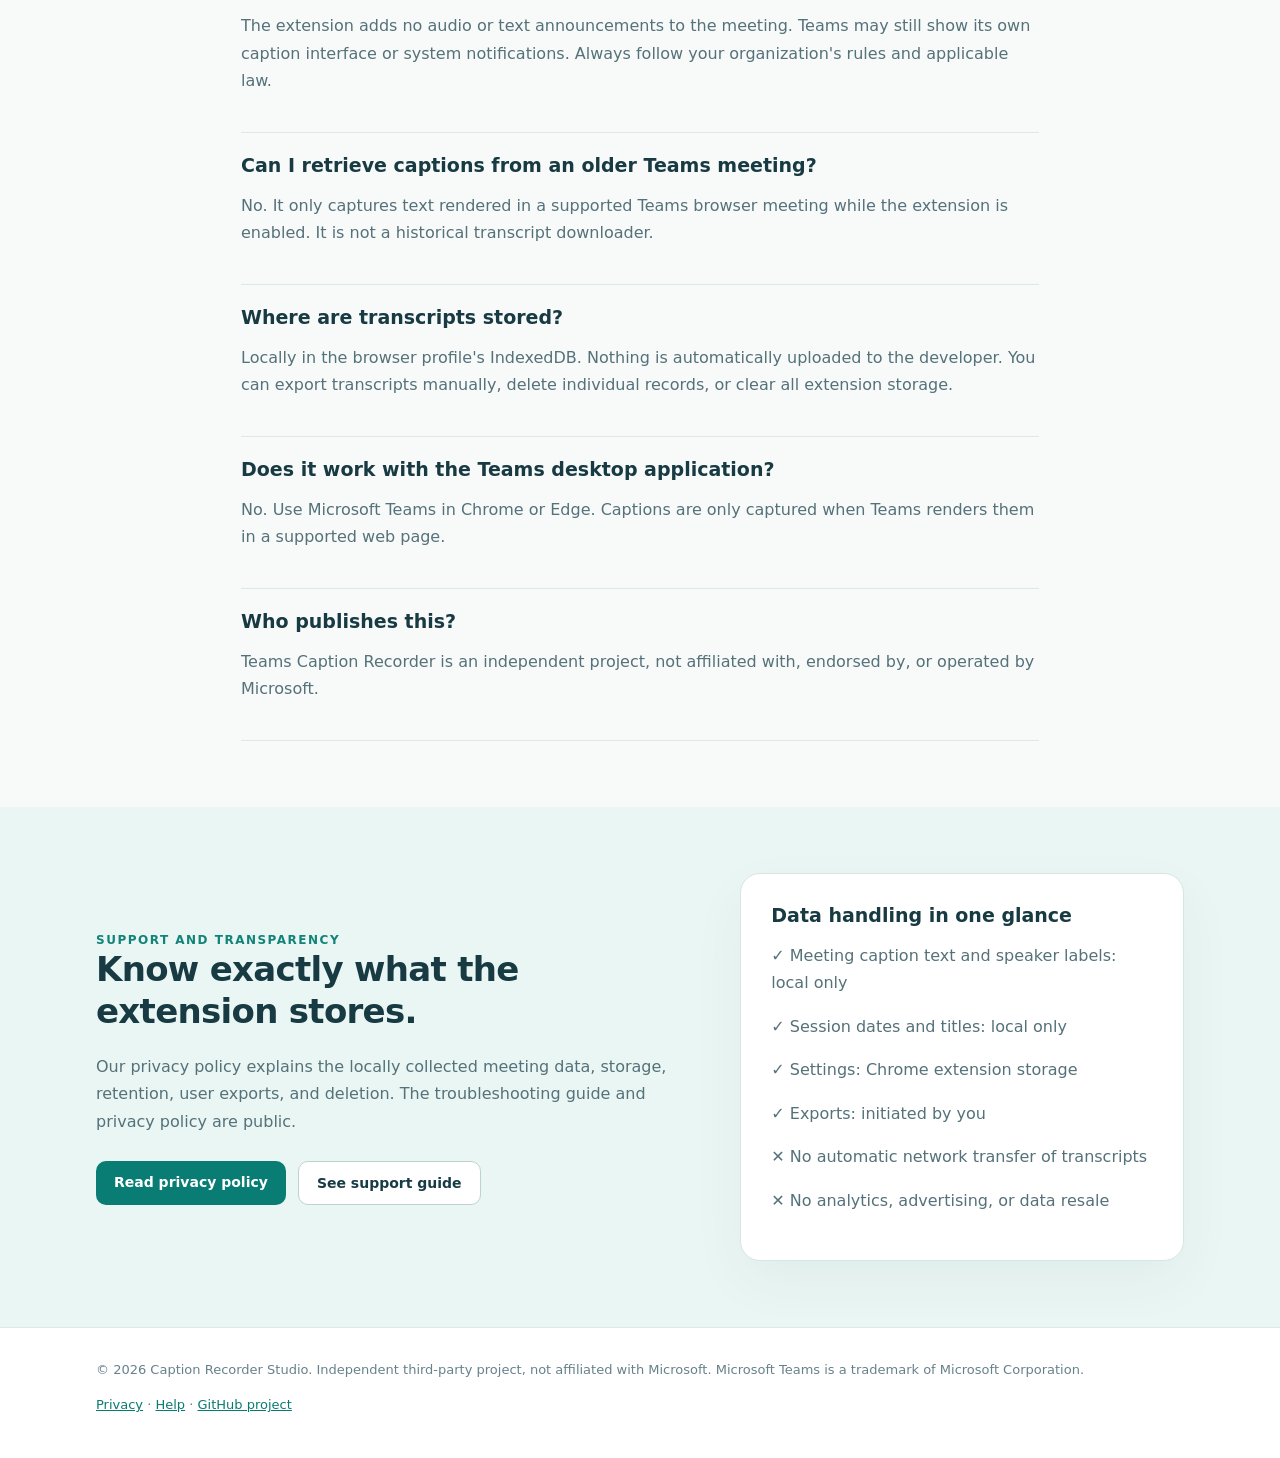
==== commit 2c4cb4ba: "Align public product site branding with Chrome Web Store publisher display name" ====
--- a/index.html
+++ b/index.html
@@ -11,7 +11,7 @@
 <meta property="og:url" content="https://polygoku.github.io/teams-caption-recorder/">
 <link rel="icon" type="image/png" href="assets/icon-128.png"><link rel="stylesheet" href="site.css">
 <script type="application/ld+json">
-{"@context":"https://schema.org","@type":"SoftwareApplication","name":"Teams Caption Recorder - Local Notes","applicationCategory":"ProductivityApplication","operatingSystem":"Google Chrome, Microsoft Edge","softwareVersion":"0.3.1","description":"Save Microsoft Teams live captions locally as searchable text transcripts, with optional automatic caption activation, speaker labels when displayed, and TXT, Markdown, JSON, or WebVTT export.","offers":{"@type":"Offer","price":"0","priceCurrency":"USD"},"publisher":{"@type":"Person","name":"polygoku"},"url":"https://polygoku.github.io/teams-caption-recorder/","isAccessibleForFree":true,"installUrl":"https://chromewebstore.google.com/detail/gcnlnfbklpkikbkdkeofapngakipnnfc","softwareHelp":"https://polygoku.github.io/teams-caption-recorder/support.html","inLanguage":"en-US","browserRequirements":"Google Chrome or a compatible Chromium browser"}
+{"@context":"https://schema.org","@type":"SoftwareApplication","name":"Teams Caption Recorder - Local Notes","applicationCategory":"ProductivityApplication","operatingSystem":"Google Chrome, Microsoft Edge","softwareVersion":"0.3.1","description":"Save Microsoft Teams live captions locally as searchable text transcripts, with optional automatic caption activation, speaker labels when displayed, and TXT, Markdown, JSON, or WebVTT export.","offers":{"@type":"Offer","price":"0","priceCurrency":"USD"},"publisher":{"@type":"Organization","name":"Caption Recorder Studio"},"url":"https://polygoku.github.io/teams-caption-recorder/","isAccessibleForFree":true,"installUrl":"https://chromewebstore.google.com/detail/gcnlnfbklpkikbkdkeofapngakipnnfc","softwareHelp":"https://polygoku.github.io/teams-caption-recorder/support.html","inLanguage":"en-US","browserRequirements":"Google Chrome or a compatible Chromium browser"}
 </script>
 </head>
 <body>
@@ -60,5 +60,5 @@
 </div></section>
 <section class="section" style="background:#eaf6f3"><div class="container split"><div><span class="eyebrow">Support and transparency</span><h2>Know exactly what the extension stores.</h2><p>Our privacy policy explains the locally collected meeting data, storage, retention, user exports, and deletion. The troubleshooting guide and privacy policy are public.</p><div class="buttons"><a class="btn primary" href="privacy.html">Read privacy policy</a><a class="btn secondary" href="support.html">See support guide</a></div></div><div class="panel"><h3>Data handling in one glance</h3><p>✓ Meeting caption text and speaker labels: local only</p><p>✓ Session dates and titles: local only</p><p>✓ Settings: Chrome extension storage</p><p>✓ Exports: initiated by you</p><p>✕ No automatic network transfer of transcripts</p><p>✕ No analytics, advertising, or data resale</p></div></div></section>
 </main>
-<footer><div class="container"><span>© 2026 polygoku. Independent third-party project, not affiliated with Microsoft. Microsoft Teams is a trademark of Microsoft Corporation.</span><span><a href="privacy.html">Privacy</a> · <a href="support.html">Help</a> · <a href="https://github.com/polygoku/teams-caption-recorder">GitHub project</a></span></div></footer>
+<footer><div class="container"><span>© 2026 Caption Recorder Studio. Independent third-party project, not affiliated with Microsoft. Microsoft Teams is a trademark of Microsoft Corporation.</span><span><a href="privacy.html">Privacy</a> · <a href="support.html">Help</a> · <a href="https://github.com/polygoku/teams-caption-recorder">GitHub project</a></span></div></footer>
 </body></html>
